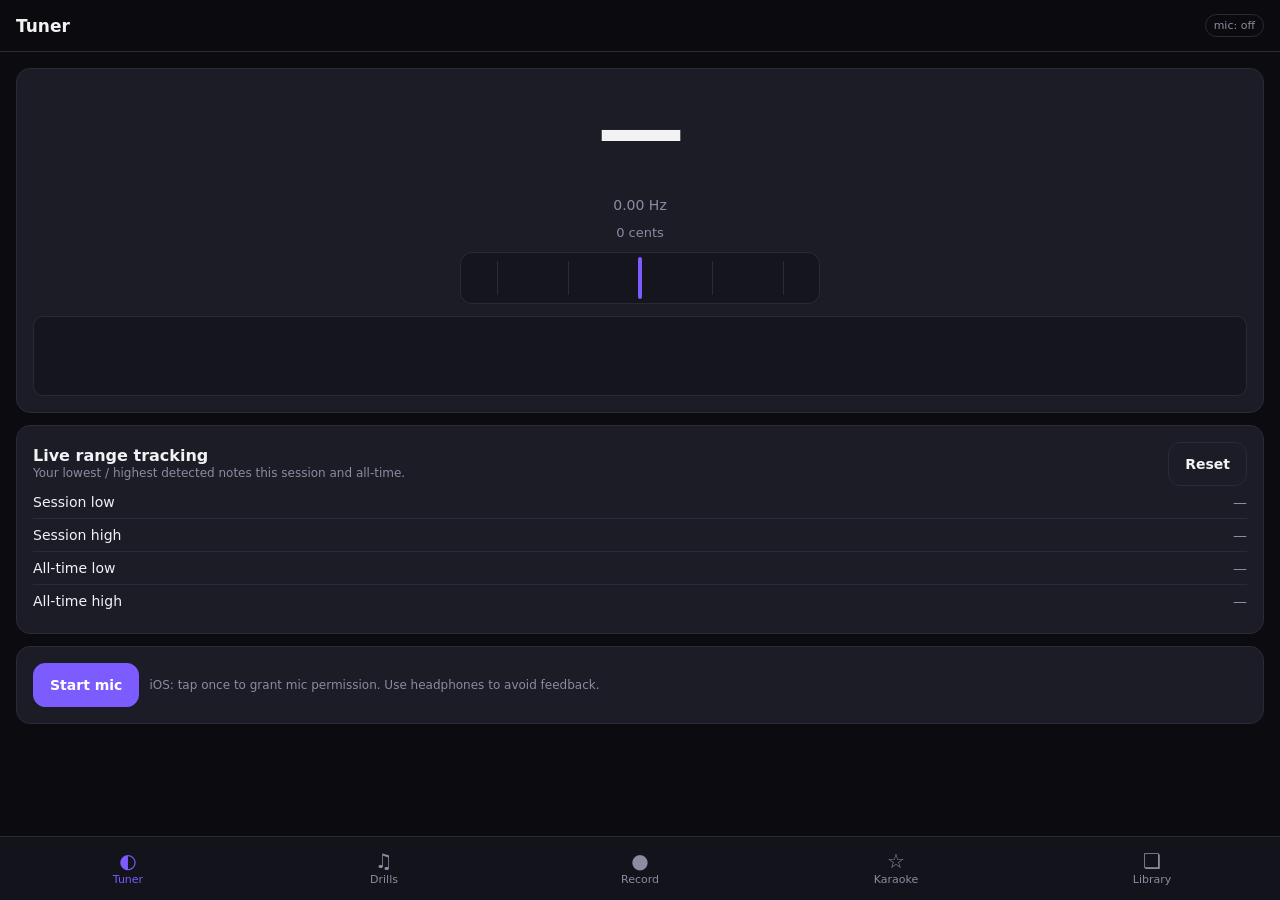
==== index.html @ 0ea1af4e "Add Range: mobile-first singing practice PWA Vanilla JS ES modules, no build step. Features: - Tuner" ====
<!DOCTYPE html>
<html lang="en">
<head>
  <meta charset="UTF-8" />
  <meta name="viewport" content="width=device-width, initial-scale=1, viewport-fit=cover, user-scalable=no" />
  <meta name="apple-mobile-web-app-capable" content="yes" />
  <meta name="apple-mobile-web-app-status-bar-style" content="black-translucent" />
  <meta name="apple-mobile-web-app-title" content="Range" />
  <meta name="theme-color" content="#0b0b10" />
  <link rel="manifest" href="manifest.json" />
  <link rel="apple-touch-icon" href="icons/icon-192.png" />
  <link rel="stylesheet" href="css/style.css" />
  <title>Range — Singing Practice</title>
</head>
<body>
  <header class="app-header">
    <h1 id="view-title">Tuner</h1>
    <div class="mic-status" id="mic-status" aria-live="polite">mic: off</div>
  </header>

  <main id="view" class="view"></main>

  <nav class="tabbar" role="tablist">
    <button class="tab" data-view="tuner" aria-label="Tuner">
      <span class="tab-icon">◐</span><span>Tuner</span>
    </button>
    <button class="tab" data-view="drills" aria-label="Drills">
      <span class="tab-icon">♫</span><span>Drills</span>
    </button>
    <button class="tab" data-view="record" aria-label="Record">
      <span class="tab-icon">●</span><span>Record</span>
    </button>
    <button class="tab" data-view="karaoke" aria-label="Karaoke">
      <span class="tab-icon">☆</span><span>Karaoke</span>
    </button>
    <button class="tab" data-view="library" aria-label="Library">
      <span class="tab-icon">❏</span><span>Library</span>
    </button>
  </nav>

  <div id="toast" class="toast" role="status" aria-live="polite"></div>

  <script type="module" src="js/app.js"></script>
</body>
</html>
---- css/style.css ----
:root {
  --bg: #0b0b10;
  --bg-elev: #15151d;
  --bg-card: #1c1c27;
  --fg: #f2f2f5;
  --fg-dim: #8b8ba1;
  --accent: #7c5cff;
  --accent-2: #29d9c5;
  --ok: #3ddc84;
  --warn: #ffbf47;
  --bad: #ff5470;
  --border: #2a2a38;
  --radius: 14px;
  --safe-top: env(safe-area-inset-top, 0px);
  --safe-bottom: env(safe-area-inset-bottom, 0px);
  --tab-h: 64px;
  --header-h: 52px;
}

* { box-sizing: border-box; -webkit-tap-highlight-color: transparent; }

html, body {
  margin: 0;
  padding: 0;
  background: var(--bg);
  color: var(--fg);
  font-family: -apple-system, BlinkMacSystemFont, "SF Pro Text", system-ui, sans-serif;
  font-size: 16px;
  overscroll-behavior: none;
  user-select: none;
  -webkit-user-select: none;
  touch-action: manipulation;
}

body {
  min-height: 100vh;
  min-height: 100dvh;
  display: flex;
  flex-direction: column;
}

button {
  font: inherit;
  color: inherit;
  background: none;
  border: none;
  cursor: pointer;
}

input, textarea {
  font: inherit;
  color: inherit;
  background: var(--bg-elev);
  border: 1px solid var(--border);
  border-radius: 10px;
  padding: 10px 12px;
  width: 100%;
}

.app-header {
  position: sticky;
  top: 0;
  height: calc(var(--header-h) + var(--safe-top));
  padding-top: var(--safe-top);
  padding-inline: 16px;
  display: flex;
  align-items: center;
  justify-content: space-between;
  background: color-mix(in srgb, var(--bg) 85%, transparent);
  backdrop-filter: blur(12px);
  -webkit-backdrop-filter: blur(12px);
  border-bottom: 1px solid var(--border);
  z-index: 10;
}
.app-header h1 { font-size: 17px; font-weight: 600; margin: 0; }
.mic-status {
  font-size: 11px;
  color: var(--fg-dim);
  padding: 4px 8px;
  border: 1px solid var(--border);
  border-radius: 999px;
}
.mic-status.on { color: var(--ok); border-color: var(--ok); }

.view {
  flex: 1;
  overflow-y: auto;
  padding: 16px;
  padding-bottom: calc(var(--tab-h) + var(--safe-bottom) + 16px);
  -webkit-overflow-scrolling: touch;
}

.tabbar {
  position: fixed;
  bottom: 0;
  left: 0;
  right: 0;
  height: calc(var(--tab-h) + var(--safe-bottom));
  padding-bottom: var(--safe-bottom);
  display: grid;
  grid-template-columns: repeat(5, 1fr);
  background: color-mix(in srgb, var(--bg-elev) 92%, transparent);
  backdrop-filter: blur(12px);
  -webkit-backdrop-filter: blur(12px);
  border-top: 1px solid var(--border);
  z-index: 10;
}
.tab {
  display: flex;
  flex-direction: column;
  align-items: center;
  justify-content: center;
  gap: 2px;
  font-size: 11px;
  color: var(--fg-dim);
  padding: 6px 0;
}
.tab .tab-icon { font-size: 20px; line-height: 1; }
.tab.active { color: var(--accent); }

.card {
  background: var(--bg-card);
  border: 1px solid var(--border);
  border-radius: var(--radius);
  padding: 16px;
  margin-bottom: 12px;
}
.card h2 { font-size: 15px; margin: 0 0 10px; font-weight: 600; }
.card p { margin: 0 0 8px; color: var(--fg-dim); font-size: 14px; line-height: 1.4; }

.row { display: flex; gap: 8px; align-items: center; }
.row.between { justify-content: space-between; }
.col { display: flex; flex-direction: column; gap: 8px; }
.grid-2 { display: grid; grid-template-columns: 1fr 1fr; gap: 8px; }

.btn {
  display: inline-flex;
  align-items: center;
  justify-content: center;
  gap: 6px;
  padding: 12px 16px;
  border-radius: 12px;
  background: var(--bg-elev);
  color: var(--fg);
  border: 1px solid var(--border);
  font-weight: 600;
  font-size: 14px;
  min-height: 44px;
  transition: transform 0.06s ease, background 0.12s ease;
}
.btn:active { transform: scale(0.97); }
.btn.primary { background: var(--accent); color: white; border-color: var(--accent); }
.btn.accent { background: var(--accent-2); color: #00201c; border-color: var(--accent-2); }
.btn.danger { background: var(--bad); color: white; border-color: var(--bad); }
.btn.ghost { background: transparent; }
.btn.full { width: 100%; }
.btn:disabled { opacity: 0.5; }

.badge {
  display: inline-block;
  padding: 3px 8px;
  border-radius: 999px;
  font-size: 11px;
  font-weight: 600;
  background: var(--bg-elev);
  color: var(--fg-dim);
  border: 1px solid var(--border);
}
.badge.ok { color: var(--ok); border-color: var(--ok); }
.badge.warn { color: var(--warn); border-color: var(--warn); }
.badge.bad { color: var(--bad); border-color: var(--bad); }

/* Tuner */
.tuner {
  display: flex;
  flex-direction: column;
  align-items: center;
  gap: 12px;
}
.tuner-note {
  font-size: 88px;
  font-weight: 700;
  letter-spacing: -2px;
  line-height: 1;
  color: var(--fg);
  min-height: 100px;
  font-variant-numeric: tabular-nums;
}
.tuner-note.flat { color: var(--bad); }
.tuner-note.sharp { color: var(--warn); }
.tuner-note.intune { color: var(--ok); }
.tuner-freq { color: var(--fg-dim); font-size: 14px; font-variant-numeric: tabular-nums; }
.tuner-cents { font-size: 13px; color: var(--fg-dim); font-variant-numeric: tabular-nums; }

.meter {
  position: relative;
  width: 100%;
  max-width: 360px;
  height: 52px;
  background: var(--bg-elev);
  border: 1px solid var(--border);
  border-radius: 12px;
  overflow: hidden;
}
.meter .tick {
  position: absolute;
  top: 8px;
  bottom: 8px;
  width: 1px;
  background: var(--border);
}
.meter .tick.center { background: var(--fg-dim); width: 2px; }
.meter .needle {
  position: absolute;
  top: 4px;
  bottom: 4px;
  left: 50%;
  width: 4px;
  border-radius: 2px;
  background: var(--accent);
  transform: translateX(-50%);
  transition: left 0.08s linear, background 0.12s;
  will-change: left;
}

canvas.wave, canvas.pitch-track {
  width: 100%;
  height: 80px;
  background: var(--bg-elev);
  border: 1px solid var(--border);
  border-radius: 10px;
  display: block;
}
canvas.pitch-track { height: 140px; }

.kv { display: flex; justify-content: space-between; padding: 8px 0; border-bottom: 1px solid var(--border); font-size: 14px; }
.kv:last-child { border-bottom: none; }
.kv span:last-child { color: var(--fg-dim); font-variant-numeric: tabular-nums; }

.list { list-style: none; padding: 0; margin: 0; }
.list li {
  padding: 12px;
  border: 1px solid var(--border);
  border-radius: 10px;
  margin-bottom: 8px;
  background: var(--bg-card);
  display: flex;
  flex-direction: column;
  gap: 4px;
}
.list li .row { justify-content: space-between; }
.list li .meta { font-size: 12px; color: var(--fg-dim); }

.toast {
  position: fixed;
  bottom: calc(var(--tab-h) + var(--safe-bottom) + 16px);
  left: 50%;
  transform: translateX(-50%) translateY(20px);
  background: var(--bg-card);
  border: 1px solid var(--border);
  color: var(--fg);
  padding: 10px 16px;
  border-radius: 999px;
  font-size: 13px;
  opacity: 0;
  pointer-events: none;
  transition: opacity 0.2s, transform 0.2s;
  z-index: 20;
  max-width: 80%;
  text-align: center;
}
.toast.show { opacity: 1; transform: translateX(-50%) translateY(0); }

.empty { text-align: center; color: var(--fg-dim); padding: 40px 20px; font-size: 14px; }

.drill-target {
  font-size: 52px;
  font-weight: 700;
  text-align: center;
  padding: 16px 0;
  font-variant-numeric: tabular-nums;
}
.drill-progress {
  height: 6px;
  background: var(--bg-elev);
  border-radius: 999px;
  overflow: hidden;
  margin: 8px 0;
}
.drill-progress > div { height: 100%; background: var(--accent); transition: width 0.2s; }

select {
  font: inherit;
  color: inherit;
  background: var(--bg-elev);
  border: 1px solid var(--border);
  border-radius: 10px;
  padding: 10px 12px;
  width: 100%;
  appearance: none;
  -webkit-appearance: none;
}

.score-ring {
  --val: 0;
  width: 120px;
  height: 120px;
  border-radius: 50%;
  background: conic-gradient(var(--accent) calc(var(--val) * 1%), var(--bg-elev) 0);
  display: grid;
  place-items: center;
  margin: 0 auto;
}
.score-ring > div {
  width: 96px;
  height: 96px;
  border-radius: 50%;
  background: var(--bg-card);
  display: grid;
  place-items: center;
  font-size: 26px;
  font-weight: 700;
}

.hint { font-size: 12px; color: var(--fg-dim); line-height: 1.4; }
a { color: var(--accent); text-decoration: none; }
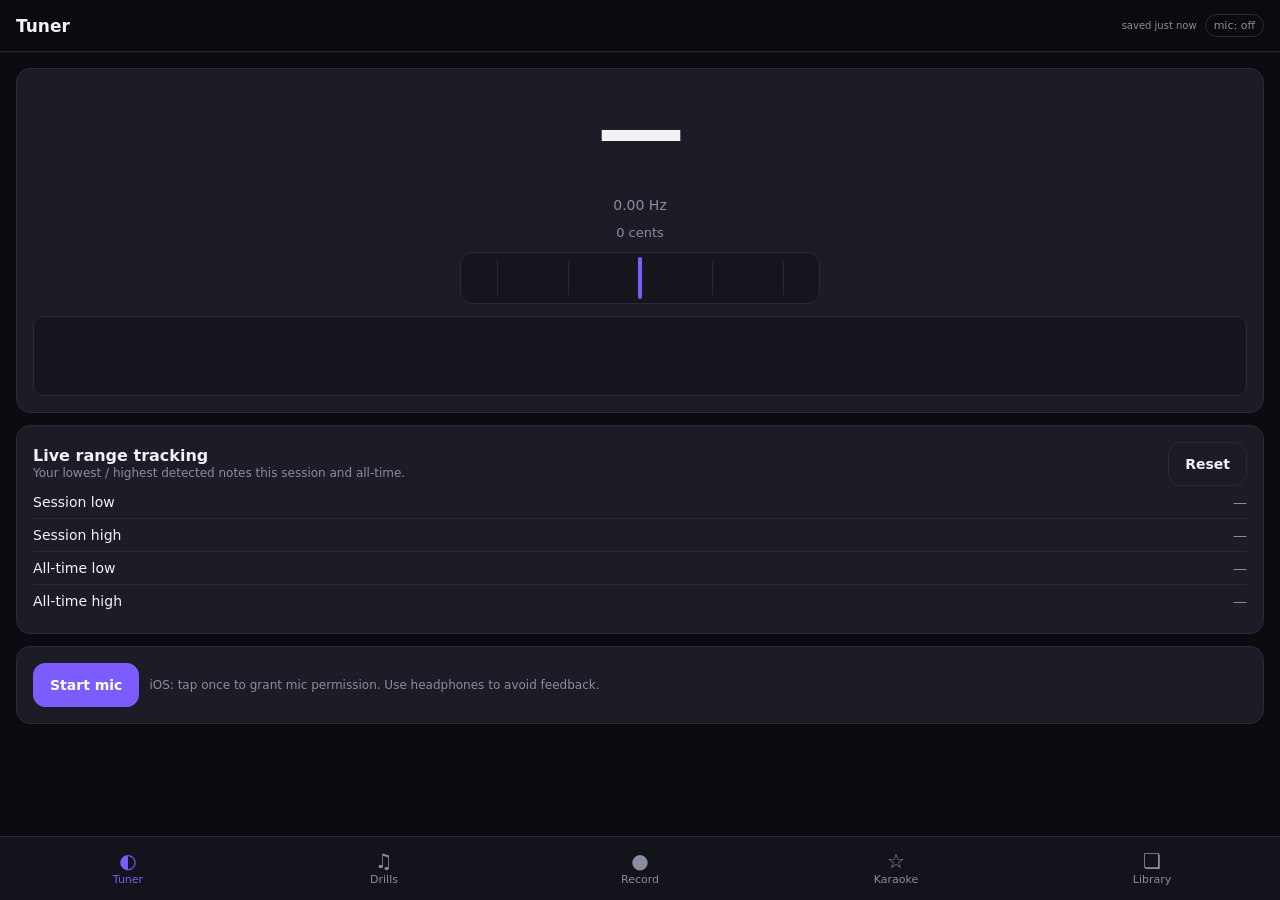
==== commit 09c9ec18: "Add audio-to-melody pipeline and persistent UI state Pipeline (js/analyzer.js): - Decodes uploaded a" ====
--- a/index.html
+++ b/index.html
@@ -15,7 +15,10 @@
 <body>
   <header class="app-header">
     <h1 id="view-title">Tuner</h1>
-    <div class="mic-status" id="mic-status" aria-live="polite">mic: off</div>
+    <div class="header-right">
+      <span class="save-indicator" id="save-indicator">—</span>
+      <div class="mic-status" id="mic-status" aria-live="polite">mic: off</div>
+    </div>
   </header>
 
   <main id="view" class="view"></main>
--- a/css/style.css
+++ b/css/style.css
@@ -73,6 +73,12 @@
   z-index: 10;
 }
 .app-header h1 { font-size: 17px; font-weight: 600; margin: 0; }
+.header-right { display: flex; align-items: center; gap: 8px; }
+.save-indicator {
+  font-size: 10px;
+  color: var(--fg-dim);
+  font-variant-numeric: tabular-nums;
+}
 .mic-status {
   font-size: 11px;
   color: var(--fg-dim);
@@ -81,6 +87,9 @@
   border-radius: 999px;
 }
 .mic-status.on { color: var(--ok); border-color: var(--ok); }
+
+.view-panel { display: none; }
+.view-panel[data-active="true"] { display: block; }
 
 .view {
   flex: 1;
